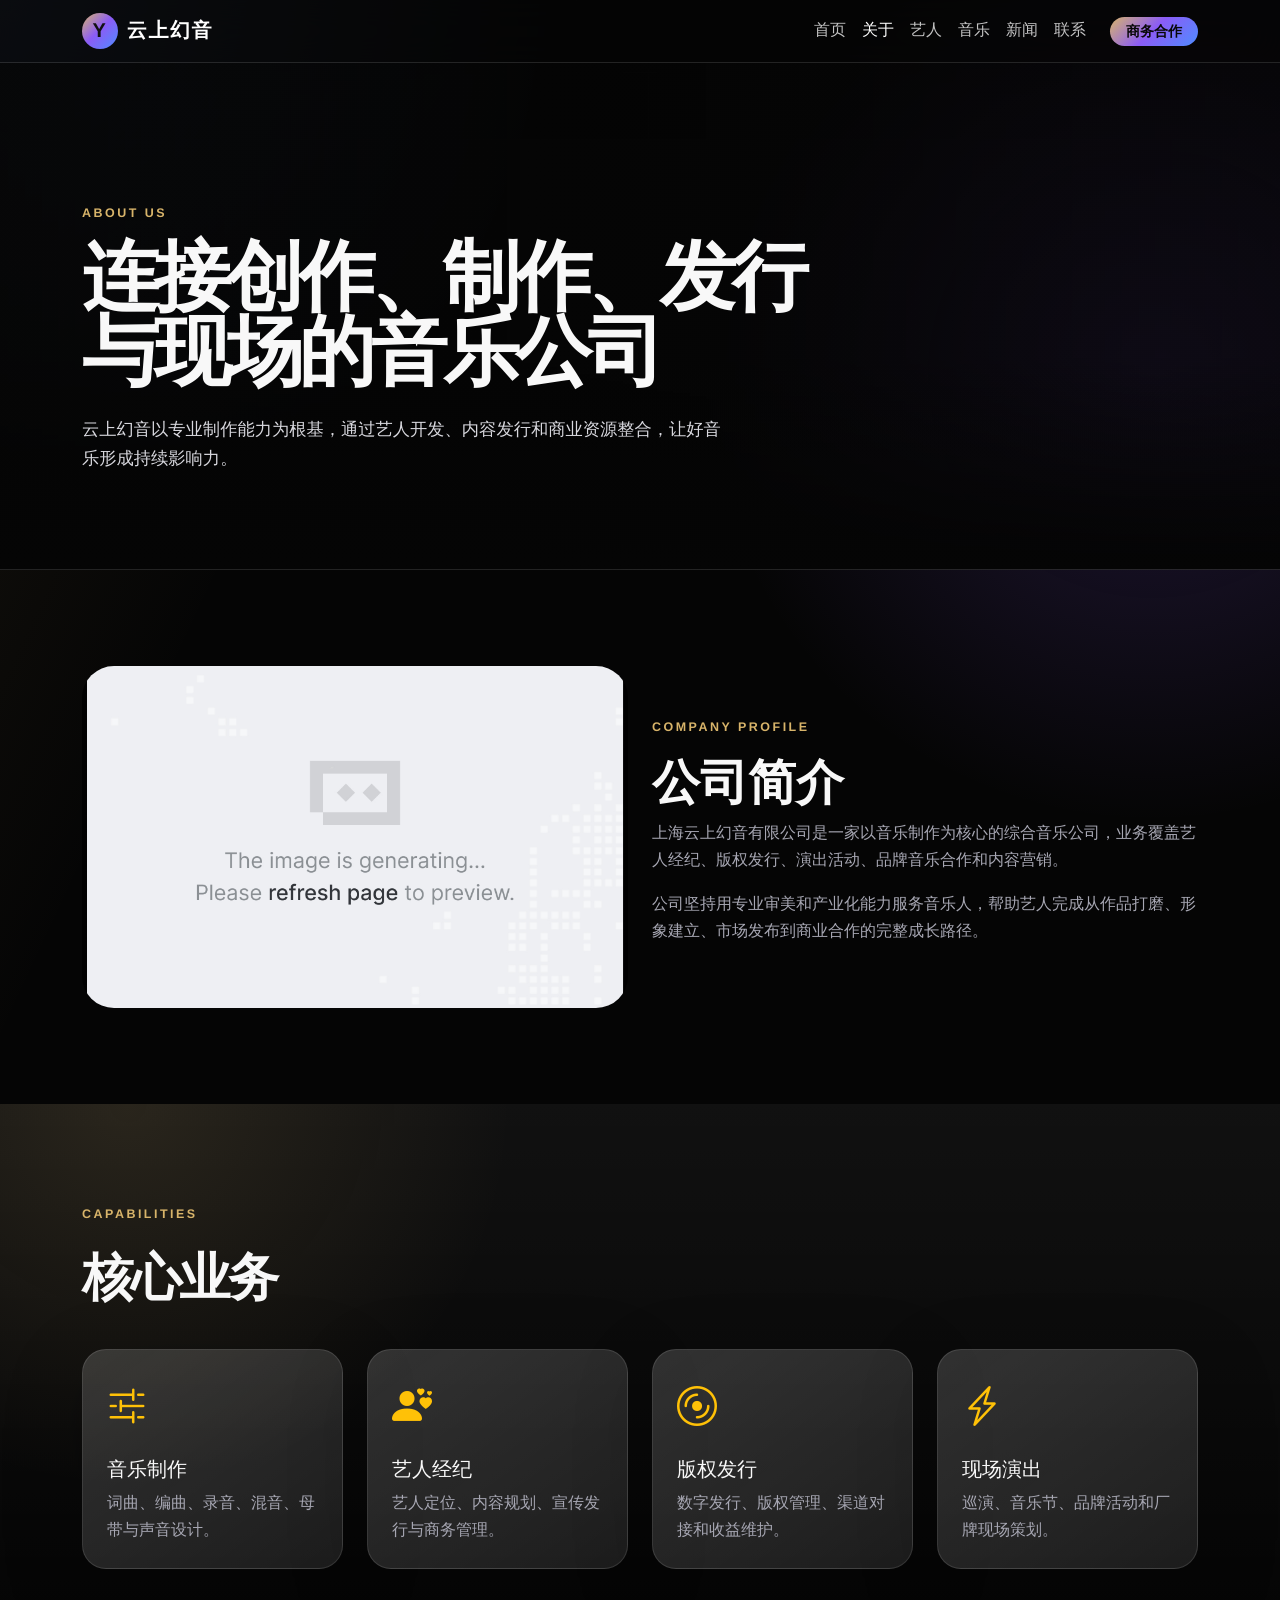
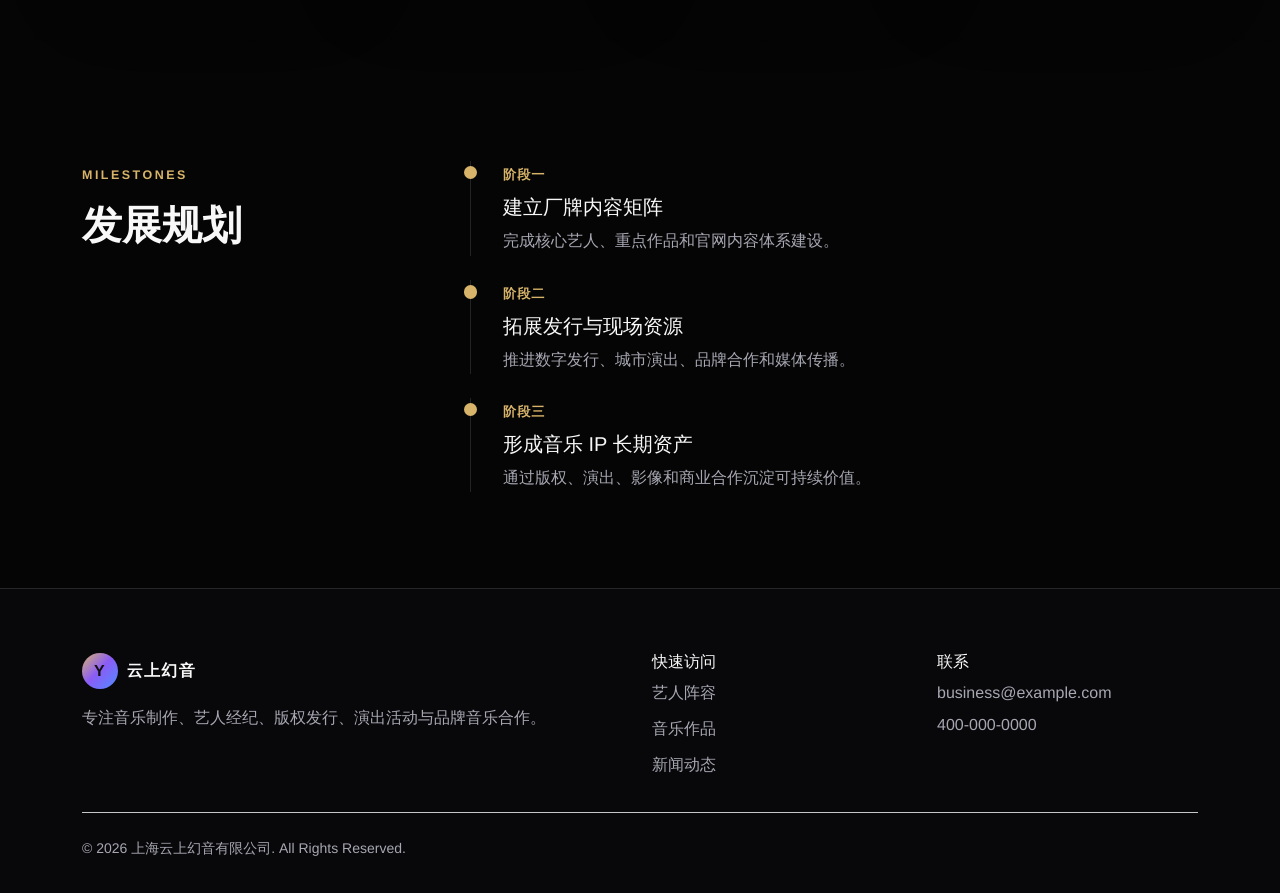
==== about.html @ 4dbf7090 "Add files via upload" ====
<!doctype html>
<html lang="zh-CN">
<head>
  <meta charset="utf-8">
  <meta name="viewport" content="width=device-width, initial-scale=1">
  <title>关于我们 - 上海云上幻音有限公司</title>
  <meta name="description" content="了解上海云上幻音有限公司的品牌理念、业务能力、发展方向和音乐产业服务体系。">
  <meta name="keywords" content="云上幻音,音乐公司介绍,音乐制作,艺人经纪,版权发行">
  <link href="vendor/bootstrap/css/bootstrap.min.css" rel="stylesheet">
  <link href="vendor/bootstrap-icons/bootstrap-icons.css" rel="stylesheet">
  <link href="vendor/aos/aos.css" rel="stylesheet">
  <link href="css/reset.css" rel="stylesheet">
  <link href="css/style.css" rel="stylesheet">
  <link href="css/responsive.css" rel="stylesheet">
</head>
<body>
  <div class="site-shell">
    <nav class="navbar navbar-expand-lg navbar-dark fixed-top">
      <div class="container">
        <a class="navbar-brand" href="index.html"><span class="brand-mark">Y</span>云上幻音</a>
        <button class="navbar-toggler" type="button" data-bs-toggle="collapse" data-bs-target="#mainNav" aria-label="展开导航"><span class="navbar-toggler-icon"></span></button>
        <div class="collapse navbar-collapse" id="mainNav">
          <ul class="navbar-nav ms-auto align-items-lg-center">
            <li class="nav-item"><a class="nav-link" href="index.html">首页</a></li>
            <li class="nav-item"><a class="nav-link active" href="about.html">关于</a></li>
            <li class="nav-item"><a class="nav-link" href="artists.html">艺人</a></li>
            <li class="nav-item"><a class="nav-link" href="music.html">音乐</a></li>
            <li class="nav-item"><a class="nav-link" href="news.html">新闻</a></li>
            <li class="nav-item"><a class="nav-link" href="contact.html">联系</a></li>
            <li class="nav-item ms-lg-3"><a class="btn btn-sm btn-brand rounded-pill px-3" href="contact.html">商务合作</a></li>
          </ul>
        </div>
      </div>
    </nav>

    <header class="page-hero" style="--page-image: url('images/banners/about-hero.jpg');">
      <div class="container" data-aos="fade-up">
        <span class="eyebrow">About Us</span>
        <h1>连接创作、制作、发行与现场的音乐公司</h1>
        <p class="hero-text">云上幻音以专业制作能力为根基，通过艺人开发、内容发行和商业资源整合，让好音乐形成持续影响力。</p>
      </div>
    </header>

    <main>
      <section class="section">
        <div class="container">
          <div class="row g-4 align-items-center">
            <div class="col-lg-6" data-aos="fade-right">
              <img class="rounded-5 wide-image w-100" src="images/banners/about-studio.jpg" alt="音乐制作团队">
            </div>
            <div class="col-lg-6" data-aos="fade-left">
              <span class="eyebrow">Company Profile</span>
              <h2 class="display-5 fw-bold">公司简介</h2>
              <p class="muted">上海云上幻音有限公司是一家以音乐制作为核心的综合音乐公司，业务覆盖艺人经纪、版权发行、演出活动、品牌音乐合作和内容营销。</p>
              <p class="muted">公司坚持用专业审美和产业化能力服务音乐人，帮助艺人完成从作品打磨、形象建立、市场发布到商业合作的完整成长路径。</p>
            </div>
          </div>
        </div>
      </section>

      <section class="section section-muted">
        <div class="container">
          <div class="section-title" data-aos="fade-up">
            <span class="eyebrow">Capabilities</span>
            <h2>核心业务</h2>
          </div>
          <div class="row g-4">
            <div class="col-md-6 col-lg-3" data-aos="fade-up"><div class="glass-card p-4"><i class="bi bi-sliders2 fs-1 text-warning"></i><h3 class="h5 mt-3">音乐制作</h3><p class="muted mb-0">词曲、编曲、录音、混音、母带与声音设计。</p></div></div>
            <div class="col-md-6 col-lg-3" data-aos="fade-up" data-aos-delay="80"><div class="glass-card p-4"><i class="bi bi-person-hearts fs-1 text-warning"></i><h3 class="h5 mt-3">艺人经纪</h3><p class="muted mb-0">艺人定位、内容规划、宣传发行与商务管理。</p></div></div>
            <div class="col-md-6 col-lg-3" data-aos="fade-up" data-aos-delay="160"><div class="glass-card p-4"><i class="bi bi-disc fs-1 text-warning"></i><h3 class="h5 mt-3">版权发行</h3><p class="muted mb-0">数字发行、版权管理、渠道对接和收益维护。</p></div></div>
            <div class="col-md-6 col-lg-3" data-aos="fade-up" data-aos-delay="240"><div class="glass-card p-4"><i class="bi bi-lightning-charge fs-1 text-warning"></i><h3 class="h5 mt-3">现场演出</h3><p class="muted mb-0">巡演、音乐节、品牌活动和厂牌现场策划。</p></div></div>
          </div>
        </div>
      </section>

      <section class="section">
        <div class="container">
          <div class="row g-5">
            <div class="col-lg-4" data-aos="fade-right">
              <span class="eyebrow">Milestones</span>
              <h2 class="display-6 fw-bold">发展规划</h2>
            </div>
            <div class="col-lg-8">
              <div class="d-grid gap-4">
                <div class="timeline-item" data-aos="fade-up"><span class="meta">阶段一</span><h3 class="h5 mt-2">建立厂牌内容矩阵</h3><p class="muted mb-0">完成核心艺人、重点作品和官网内容体系建设。</p></div>
                <div class="timeline-item" data-aos="fade-up"><span class="meta">阶段二</span><h3 class="h5 mt-2">拓展发行与现场资源</h3><p class="muted mb-0">推进数字发行、城市演出、品牌合作和媒体传播。</p></div>
                <div class="timeline-item" data-aos="fade-up"><span class="meta">阶段三</span><h3 class="h5 mt-2">形成音乐 IP 长期资产</h3><p class="muted mb-0">通过版权、演出、影像和商业合作沉淀可持续价值。</p></div>
              </div>
            </div>
          </div>
        </div>
      </section>
    </main>

    <footer class="site-footer">
      <div class="container"><div class="row g-4"><div class="col-lg-6"><a class="navbar-brand d-inline-flex align-items-center mb-3" href="index.html"><span class="brand-mark">Y</span>云上幻音</a><p class="muted">专注音乐制作、艺人经纪、版权发行、演出活动与品牌音乐合作。</p></div><div class="col-lg-3"><h3 class="h6">快速访问</h3><a class="footer-link" href="artists.html">艺人阵容</a><a class="footer-link" href="music.html">音乐作品</a><a class="footer-link" href="news.html">新闻动态</a></div><div class="col-lg-3"><h3 class="h6">联系</h3><p class="muted mb-1">business@example.com</p><p class="muted mb-0">400-000-0000</p></div></div><div class="border-top border-secondary-subtle mt-4 pt-4 muted small">© 2026 上海云上幻音有限公司. All Rights Reserved.</div></div>
    </footer>
  </div>
  <button class="back-to-top" aria-label="返回顶部"><i class="bi bi-arrow-up"></i></button>
  <script src="vendor/bootstrap/js/bootstrap.bundle.min.js"></script>
  <script src="vendor/aos/aos.js"></script>
  <script src="js/main.js"></script>
</body>
</html>
---- css/style.css ----
:root {
  --bg: #050505;
  --bg-soft: #101014;
  --bg-card: rgba(255, 255, 255, 0.06);
  --text: #f8f8f8;
  --muted: #a7a7b3;
  --line: rgba(255, 255, 255, 0.12);
  --gold: #d8b46a;
  --blue: #4f8cff;
  --purple: #8b5cf6;
  --gradient: linear-gradient(135deg, #d8b46a 0%, #8b5cf6 48%, #4f8cff 100%);
}

body {
  color: var(--text);
  background: var(--bg);
  font-family: "Inter", "Microsoft YaHei", "PingFang SC", Arial, sans-serif;
  line-height: 1.7;
  text-rendering: geometricPrecision;
}

.site-shell {
  overflow: hidden;
  background:
    radial-gradient(circle at top left, rgba(79, 140, 255, 0.22), transparent 34rem),
    radial-gradient(circle at 90% 15%, rgba(139, 92, 246, 0.2), transparent 28rem),
    linear-gradient(115deg, rgba(216, 180, 106, 0.08), transparent 28rem),
    var(--bg);
}

.site-shell::before {
  position: fixed;
  inset: 0;
  z-index: 0;
  pointer-events: none;
  content: "";
  opacity: 0.24;
  background-image:
    linear-gradient(rgba(255, 255, 255, 0.035) 1px, transparent 1px),
    linear-gradient(90deg, rgba(255, 255, 255, 0.035) 1px, transparent 1px);
  background-size: 72px 72px;
  mask-image: radial-gradient(circle at 50% 12%, #000, transparent 68%);
}

.site-shell > * {
  position: relative;
  z-index: 1;
}

.navbar {
  border-bottom: 1px solid var(--line);
  background: rgba(5, 5, 5, 0.82);
  backdrop-filter: blur(18px);
  box-shadow: 0 1rem 4rem rgba(0, 0, 0, 0.16);
}

.navbar-brand {
  font-weight: 800;
  letter-spacing: 0.08em;
}

.brand-mark {
  display: inline-flex;
  align-items: center;
  justify-content: center;
  width: 2.25rem;
  height: 2.25rem;
  margin-right: 0.55rem;
  border-radius: 50%;
  color: #111;
  background: var(--gradient);
  font-weight: 900;
}

.nav-link {
  color: rgba(255, 255, 255, 0.76);
}

.nav-link:hover,
.nav-link.active {
  color: var(--gold);
}

.hero {
  position: relative;
  min-height: 88vh;
  display: flex;
  align-items: center;
  padding: 8rem 0 5rem;
  isolation: isolate;
}

.hero::before {
  position: absolute;
  inset: 0;
  content: "";
  background:
    linear-gradient(90deg, rgba(5, 5, 5, 0.96) 0%, rgba(5, 5, 5, 0.7) 48%, rgba(5, 5, 5, 0.36) 100%),
    var(--hero-image);
  background-size: cover;
  background-position: center;
}

.hero::after,
.page-hero::after {
  position: absolute;
  inset: auto 0 0;
  height: 42%;
  content: "";
  pointer-events: none;
  background: linear-gradient(180deg, transparent, var(--bg));
}

.hero > .container,
.page-hero > .container {
  position: relative;
  z-index: 1;
}

.eyebrow {
  display: inline-flex;
  gap: 0.5rem;
  align-items: center;
  margin-bottom: 1rem;
  color: var(--gold);
  font-size: 0.78rem;
  font-weight: 700;
  letter-spacing: 0.2em;
  text-transform: uppercase;
}

.hero-title {
  max-width: 780px;
  font-size: clamp(3rem, 8vw, 7.5rem);
  line-height: 0.95;
  font-weight: 900;
  letter-spacing: -0.07em;
  text-wrap: balance;
  text-shadow: 0 2rem 5rem rgba(0, 0, 0, 0.5);
}

.hero-text {
  max-width: 640px;
  margin: 1.5rem 0 2rem;
  color: #d8d8de;
  font-size: 1.08rem;
}

.btn-brand {
  border: 0;
  color: #080808;
  background: var(--gradient);
  font-weight: 800;
}

.btn-brand:hover {
  color: #080808;
  transform: translateY(-1px);
  box-shadow: 0 1rem 2.5rem rgba(79, 140, 255, 0.22);
}

.btn-ghost {
  border: 1px solid var(--line);
  color: var(--text);
  background: rgba(255, 255, 255, 0.05);
}

.btn-ghost:hover {
  border-color: var(--gold);
  color: var(--gold);
}

.section {
  position: relative;
  padding: 6rem 0;
}

.section-muted {
  background:
    radial-gradient(circle at 10% 0%, rgba(216, 180, 106, 0.12), transparent 24rem),
    linear-gradient(180deg, rgba(255, 255, 255, 0.052), rgba(255, 255, 255, 0));
}

.section-title {
  max-width: 720px;
  margin-bottom: 2.5rem;
}

.section-title h2 {
  margin: 0.4rem 0 0;
  font-size: clamp(2rem, 4vw, 4rem);
  font-weight: 900;
  letter-spacing: -0.05em;
}

.section-title p {
  margin: 1rem 0 0;
  color: var(--muted);
}

.glass-card {
  position: relative;
  height: 100%;
  border: 1px solid var(--line);
  border-radius: 1.5rem;
  background:
    linear-gradient(145deg, rgba(255, 255, 255, 0.11), rgba(255, 255, 255, 0.035)),
    var(--bg-card);
  box-shadow: 0 1.5rem 5rem rgba(0, 0, 0, 0.22);
  overflow: hidden;
  transition: transform 0.45s ease, border-color 0.45s ease, box-shadow 0.45s ease;
}

.glass-card::before {
  position: absolute;
  inset: 0;
  content: "";
  pointer-events: none;
  opacity: 0;
  background: linear-gradient(135deg, rgba(216, 180, 106, 0.22), transparent 34%, rgba(79, 140, 255, 0.15));
  transition: opacity 0.45s ease;
}

.glass-card:hover {
  transform: translateY(-0.5rem);
  border-color: rgba(216, 180, 106, 0.46);
  box-shadow: 0 2.2rem 6rem rgba(0, 0, 0, 0.34);
}

.glass-card:hover::before {
  opacity: 1;
}

.glass-card .card-body {
  padding: 1.35rem;
}

.image-ratio {
  aspect-ratio: 4 / 5;
  object-fit: cover;
}

.wide-image {
  aspect-ratio: 16 / 10;
  object-fit: cover;
}

.album-cover {
  aspect-ratio: 1 / 1;
  object-fit: cover;
}

.artist-showcase {
  position: relative;
  padding: 1rem 0 2.5rem;
}

.artist-showcase::before {
  position: absolute;
  inset: 8% 8% 0;
  content: "";
  border-radius: 3rem;
  opacity: 0.55;
  background:
    radial-gradient(circle at 30% 40%, rgba(216, 180, 106, 0.22), transparent 18rem),
    radial-gradient(circle at 70% 20%, rgba(79, 140, 255, 0.18), transparent 20rem);
  filter: blur(10px);
}

.artist-swiper {
  overflow: visible;
  padding: 1.5rem 0 4.5rem;
}

.artist-swiper .swiper-wrapper {
  align-items: stretch;
}

.artist-swiper .swiper-slide {
  width: min(72vw, 410px);
  height: auto;
  transition: opacity 0.45s ease, filter 0.45s ease;
}

.artist-swiper .swiper-slide:not(.swiper-slide-active) {
  filter: saturate(0.72) brightness(0.78);
}

.artist-swiper .glass-card {
  border-radius: 2rem;
  transform-origin: center;
}

.artist-swiper .image-ratio {
  aspect-ratio: 4 / 5.35;
}

.artist-swiper .swiper-pagination-bullet {
  width: 2.2rem;
  height: 0.18rem;
  border-radius: 999px;
  background: rgba(255, 255, 255, 0.4);
  opacity: 1;
}

.artist-swiper .swiper-pagination-bullet-active {
  background: var(--gold);
}

.carousel-controls {
  display: flex;
  gap: 0.75rem;
}

.carousel-btn {
  display: inline-flex;
  width: 3rem;
  height: 3rem;
  align-items: center;
  justify-content: center;
  border: 1px solid var(--line);
  border-radius: 50%;
  color: var(--text);
  background: rgba(255, 255, 255, 0.07);
  transition: transform 0.3s ease, border-color 0.3s ease, background 0.3s ease;
}

.carousel-btn:hover {
  transform: translateY(-2px);
  border-color: var(--gold);
  color: #111;
  background: var(--gold);
}

.meta {
  color: var(--gold);
  font-size: 0.82rem;
  font-weight: 800;
  letter-spacing: 0.08em;
  text-transform: uppercase;
}

.muted {
  color: var(--muted);
}

.stat {
  padding: 1.25rem;
  border: 1px solid var(--line);
  border-radius: 1.25rem;
  background: rgba(255, 255, 255, 0.05);
}

.stat strong {
  display: block;
  font-size: 2.3rem;
  line-height: 1;
  color: var(--gold);
}

.page-hero {
  position: relative;
  padding: 8.5rem 0 4rem;
  border-bottom: 1px solid var(--line);
  background:
    linear-gradient(90deg, rgba(5, 5, 5, 0.92), rgba(5, 5, 5, 0.62)),
    var(--page-image);
  background-size: cover;
  background-position: center;
  isolation: isolate;
}

.page-hero h1 {
  max-width: 760px;
  font-size: clamp(2.6rem, 6vw, 5.8rem);
  line-height: 0.98;
  font-weight: 900;
  letter-spacing: -0.06em;
}

.filter-pill {
  border: 1px solid var(--line);
  color: var(--text);
  background: rgba(255, 255, 255, 0.05);
}

.filter-pill.active,
.filter-pill:hover {
  border-color: var(--gold);
  color: #111;
  background: var(--gold);
}

.timeline-item {
  position: relative;
  padding-left: 2rem;
  border-left: 1px solid var(--line);
}

.timeline-item::before {
  position: absolute;
  left: -0.45rem;
  top: 0.3rem;
  width: 0.85rem;
  height: 0.85rem;
  border-radius: 50%;
  content: "";
  background: var(--gold);
}

.music-row {
  border: 1px solid var(--line);
  border-radius: 1.25rem;
  background: rgba(255, 255, 255, 0.045);
}

.contact-box {
  border: 1px solid var(--line);
  border-radius: 1.5rem;
  background: rgba(255, 255, 255, 0.06);
}

.form-control,
.form-select {
  border-color: var(--line);
  color: var(--text);
  background-color: rgba(255, 255, 255, 0.06);
}

.form-control:focus,
.form-select:focus {
  border-color: var(--gold);
  color: var(--text);
  background-color: rgba(255, 255, 255, 0.08);
  box-shadow: 0 0 0 0.25rem rgba(216, 180, 106, 0.15);
}

.site-footer {
  padding: 4rem 0 2rem;
  border-top: 1px solid var(--line);
  background: #08080a;
}

.footer-link {
  display: block;
  margin-bottom: 0.55rem;
  color: var(--muted);
}

.footer-link:hover {
  color: var(--gold);
}

.social-link {
  display: inline-flex;
  width: 2.5rem;
  height: 2.5rem;
  margin-right: 0.5rem;
  align-items: center;
  justify-content: center;
  border: 1px solid var(--line);
  border-radius: 50%;
  color: var(--text);
}

.social-link:hover {
  border-color: var(--gold);
  color: var(--gold);
}

.back-to-top {
  position: fixed;
  right: 1.25rem;
  bottom: 1.25rem;
  z-index: 20;
  display: none;
  width: 2.8rem;
  height: 2.8rem;
  border: 0;
  border-radius: 50%;
  color: #111;
  background: var(--gold);
}

.back-to-top.show {
  display: inline-flex;
  align-items: center;
  justify-content: center;
}
---- css/responsive.css ----
@media (max-width: 991.98px) {
  .navbar-collapse {
    padding: 1rem 0;
  }

  .hero {
    min-height: auto;
    padding: 7rem 0 4rem;
  }

  .section {
    padding: 4.5rem 0;
  }
}

@media (max-width: 767.98px) {
  .hero-title,
  .page-hero h1 {
    letter-spacing: -0.045em;
  }

  .hero-text {
    font-size: 1rem;
  }

  .section-title {
    margin-bottom: 1.8rem;
  }

  .glass-card .card-body {
    padding: 1rem;
  }

  .page-hero {
    padding: 7rem 0 3rem;
  }

  .artist-swiper .swiper-slide {
    width: 82vw;
  }

  .carousel-controls {
    margin-top: 1rem;
  }
}
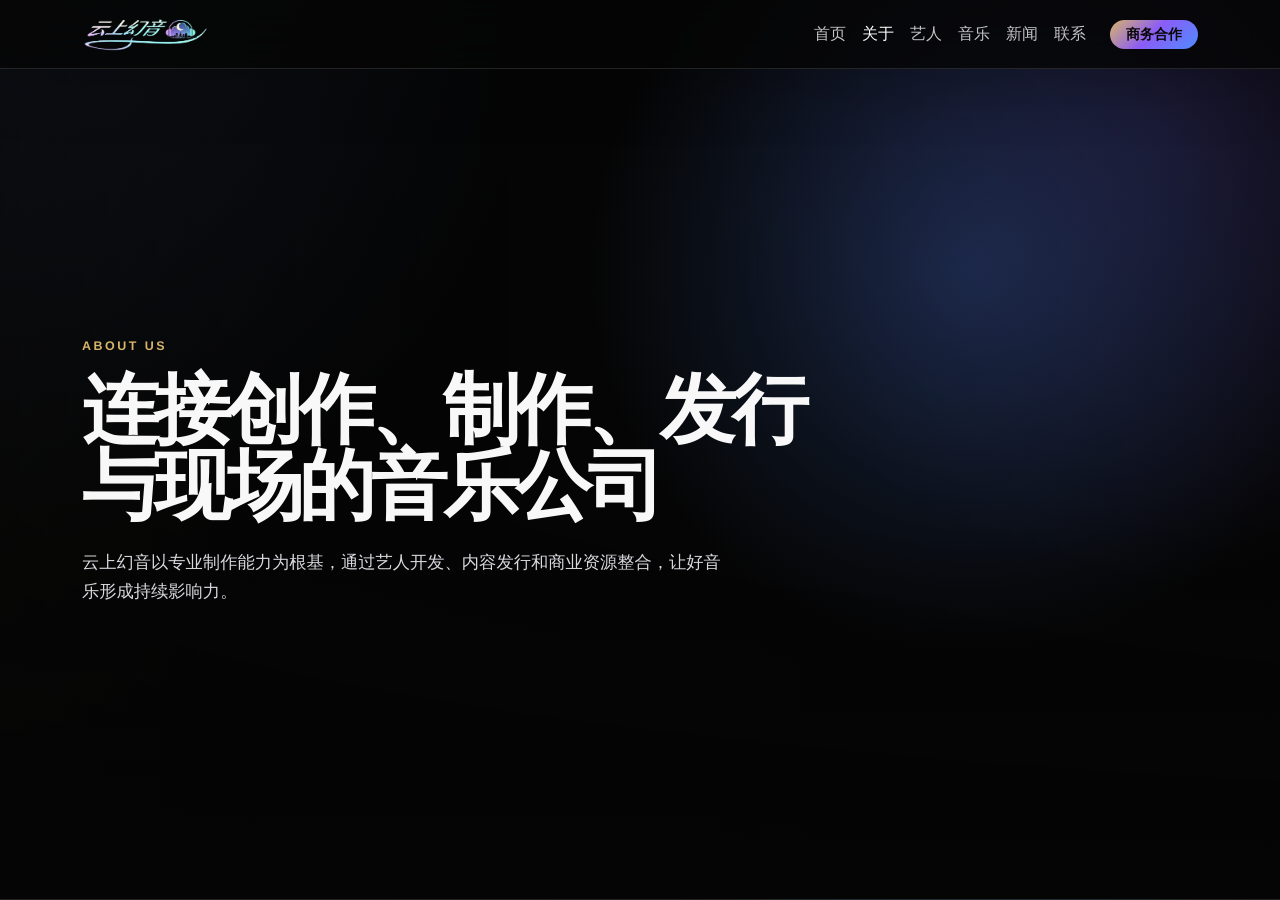
==== commit 55c9475d: "Add files via upload" ====
--- a/about.html
+++ b/about.html
@@ -3,8 +3,8 @@
 <head>
   <meta charset="utf-8">
   <meta name="viewport" content="width=device-width, initial-scale=1">
-  <title>关于我们 - 上海云上幻音有限公司</title>
-  <meta name="description" content="了解上海云上幻音有限公司的品牌理念、业务能力、发展方向和音乐产业服务体系。">
+  <title>关于我们 - 上海云上幻音文化有限公司</title>
+  <meta name="description" content="了解上海云上幻音文化有限公司的品牌理念、业务能力、发展方向和音乐产业服务体系。">
   <meta name="keywords" content="云上幻音,音乐公司介绍,音乐制作,艺人经纪,版权发行">
   <link href="vendor/bootstrap/css/bootstrap.min.css" rel="stylesheet">
   <link href="vendor/bootstrap-icons/bootstrap-icons.css" rel="stylesheet">
@@ -17,7 +17,7 @@
   <div class="site-shell">
     <nav class="navbar navbar-expand-lg navbar-dark fixed-top">
       <div class="container">
-        <a class="navbar-brand" href="index.html"><span class="brand-mark">Y</span>云上幻音</a>
+        <a class="navbar-brand" href="index.html"><img class="brand-logo" src="logo.png" alt="Yunshang Huanyin"></a>
         <button class="navbar-toggler" type="button" data-bs-toggle="collapse" data-bs-target="#mainNav" aria-label="展开导航"><span class="navbar-toggler-icon"></span></button>
         <div class="collapse navbar-collapse" id="mainNav">
           <ul class="navbar-nav ms-auto align-items-lg-center">
@@ -33,7 +33,7 @@
       </div>
     </nav>
 
-    <header class="page-hero" style="--page-image: url('images/banners/about-hero.jpg');">
+    <header class="page-hero" style="--page-image: url('https://trae-api-cn.mchost.guru/api/ide/v1/text_to_image?prompt=premium%20music%20company%20recording%20studio%20background%2C%20modern%20interior%2C%20gold%20and%20blue%20lights%2C%20professional%20corporate%20website%20banner%2C%20realistic%20wide%20photo&image_size=landscape_16_9');">
       <div class="container" data-aos="fade-up">
         <span class="eyebrow">About Us</span>
         <h1>连接创作、制作、发行与现场的音乐公司</h1>
@@ -51,7 +51,7 @@
             <div class="col-lg-6" data-aos="fade-left">
               <span class="eyebrow">Company Profile</span>
               <h2 class="display-5 fw-bold">公司简介</h2>
-              <p class="muted">上海云上幻音有限公司是一家以音乐制作为核心的综合音乐公司，业务覆盖艺人经纪、版权发行、演出活动、品牌音乐合作和内容营销。</p>
+              <p class="muted">上海云上幻音文化有限公司是一家以音乐制作为核心的综合音乐公司，业务覆盖艺人经纪、版权发行、演出活动、品牌音乐合作和内容营销。</p>
               <p class="muted">公司坚持用专业审美和产业化能力服务音乐人，帮助艺人完成从作品打磨、形象建立、市场发布到商业合作的完整成长路径。</p>
             </div>
           </div>
@@ -93,7 +93,7 @@
     </main>
 
     <footer class="site-footer">
-      <div class="container"><div class="row g-4"><div class="col-lg-6"><a class="navbar-brand d-inline-flex align-items-center mb-3" href="index.html"><span class="brand-mark">Y</span>云上幻音</a><p class="muted">专注音乐制作、艺人经纪、版权发行、演出活动与品牌音乐合作。</p></div><div class="col-lg-3"><h3 class="h6">快速访问</h3><a class="footer-link" href="artists.html">艺人阵容</a><a class="footer-link" href="music.html">音乐作品</a><a class="footer-link" href="news.html">新闻动态</a></div><div class="col-lg-3"><h3 class="h6">联系</h3><p class="muted mb-1">business@example.com</p><p class="muted mb-0">400-000-0000</p></div></div><div class="border-top border-secondary-subtle mt-4 pt-4 muted small">© 2026 上海云上幻音有限公司. All Rights Reserved.</div></div>
+      <div class="container"><div class="row g-4"><div class="col-lg-6"><a class="footer-brand mb-3" href="index.html"><img class="brand-logo" src="logo.png" alt="Yunshang Huanyin"><span>上海云上幻音文化有限公司</span></a><p class="muted">专注音乐制作、艺人经纪、版权发行、演出活动与品牌音乐合作。</p></div><div class="col-lg-3"><h3 class="h6">快速访问</h3><a class="footer-link" href="artists.html">艺人阵容</a><a class="footer-link" href="music.html">音乐作品</a><a class="footer-link" href="news.html">新闻动态</a></div><div class="col-lg-3"><h3 class="h6">联系</h3><p class="muted mb-1">business@example.com</p><p class="muted mb-0">400-000-0000</p></div></div><div class="border-top border-secondary-subtle mt-4 pt-4 muted small">© 2026 上海云上幻音文化有限公司. All Rights Reserved.</div></div>
     </footer>
   </div>
   <button class="back-to-top" aria-label="返回顶部"><i class="bi bi-arrow-up"></i></button>
--- a/css/style.css
+++ b/css/style.css
@@ -11,7 +11,14 @@
   --gradient: linear-gradient(135deg, #d8b46a 0%, #8b5cf6 48%, #4f8cff 100%);
 }
 
+html {
+  height: 100%;
+  overflow: hidden;
+}
+
 body {
+  height: 100%;
+  overflow: hidden;
   color: var(--text);
   background: var(--bg);
   font-family: "Inter", "Microsoft YaHei", "PingFang SC", Arial, sans-serif;
@@ -20,12 +27,30 @@
 }
 
 .site-shell {
-  overflow: hidden;
+  height: 100svh;
+  overflow-x: hidden;
+  overflow-y: auto;
+  scroll-behavior: smooth;
+  scroll-snap-type: y mandatory;
+  overscroll-behavior-y: contain;
   background:
     radial-gradient(circle at top left, rgba(79, 140, 255, 0.22), transparent 34rem),
     radial-gradient(circle at 90% 15%, rgba(139, 92, 246, 0.2), transparent 28rem),
     linear-gradient(115deg, rgba(216, 180, 106, 0.08), transparent 28rem),
     var(--bg);
+}
+
+.site-shell::-webkit-scrollbar {
+  width: 0.45rem;
+}
+
+.site-shell::-webkit-scrollbar-track {
+  background: rgba(255, 255, 255, 0.04);
+}
+
+.site-shell::-webkit-scrollbar-thumb {
+  border-radius: 999px;
+  background: rgba(216, 180, 106, 0.45);
 }
 
 .site-shell::before {
@@ -48,28 +73,61 @@
 }
 
 .navbar {
+  position: fixed;
+  top: 0;
+  right: 0;
+  left: 0;
+  z-index: 1030;
   border-bottom: 1px solid var(--line);
   background: rgba(5, 5, 5, 0.82);
   backdrop-filter: blur(18px);
   box-shadow: 0 1rem 4rem rgba(0, 0, 0, 0.16);
+  transition: background 0.35s ease, border-color 0.35s ease, box-shadow 0.35s ease, padding 0.35s ease;
+}
+
+.navbar.navbar-scrolled {
+  border-color: rgba(216, 180, 106, 0.22);
+  background: rgba(5, 5, 5, 0.94);
+  box-shadow: 0 1.2rem 3.5rem rgba(0, 0, 0, 0.36);
 }
 
 .navbar-brand {
+  display: inline-flex;
+  align-items: center;
   font-weight: 800;
   letter-spacing: 0.08em;
 }
 
-.brand-mark {
+.brand-logo {
+  display: block;
+  width: auto;
+  height: 2.65rem;
+  max-width: 12rem;
+  object-fit: contain;
+}
+
+.footer-brand {
   display: inline-flex;
   align-items: center;
-  justify-content: center;
-  width: 2.25rem;
-  height: 2.25rem;
-  margin-right: 0.55rem;
-  border-radius: 50%;
-  color: #111;
+  gap: 0.85rem;
+  color: #fff;
+  text-decoration: none;
+}
+
+.footer-brand .brand-logo {
+  height: 3.6rem;
+  max-width: 12rem;
+}
+
+.footer-brand span {
+  font-size: 1.35rem;
+  font-weight: 800;
+  letter-spacing: 0.12em;
+  line-height: 1;
   background: var(--gradient);
-  font-weight: 900;
+  -webkit-background-clip: text;
+  background-clip: text;
+  -webkit-text-fill-color: transparent;
 }
 
 .nav-link {
@@ -83,11 +141,12 @@
 
 .hero {
   position: relative;
-  min-height: 88vh;
+  min-height: 100svh;
   display: flex;
   align-items: center;
   padding: 8rem 0 5rem;
   isolation: isolate;
+  --hero-image: url("https://trae-api-cn.mchost.guru/api/ide/v1/text_to_image?prompt=luxury%20music%20company%20concert%20stage%20background%2C%20cinematic%20lights%2C%20premium%20website%20hero%2C%20deep%20blue%20gold%20purple%20atmosphere%2C%20realistic%20wide%20angle&image_size=landscape_16_9");
 }
 
 .hero::before {
@@ -95,7 +154,8 @@
   inset: 0;
   content: "";
   background:
-    linear-gradient(90deg, rgba(5, 5, 5, 0.96) 0%, rgba(5, 5, 5, 0.7) 48%, rgba(5, 5, 5, 0.36) 100%),
+    radial-gradient(circle at 72% 28%, rgba(216, 180, 106, 0.22), transparent 24rem),
+    linear-gradient(90deg, rgba(5, 5, 5, 0.78) 0%, rgba(5, 5, 5, 0.46) 48%, rgba(5, 5, 5, 0.18) 100%),
     var(--hero-image);
   background-size: cover;
   background-position: center;
@@ -172,6 +232,9 @@
 
 .section {
   position: relative;
+  min-height: 100svh;
+  display: flex;
+  align-items: center;
   padding: 6rem 0;
 }
 
@@ -360,10 +423,15 @@
 
 .page-hero {
   position: relative;
+  min-height: 100svh;
+  display: flex;
+  align-items: center;
   padding: 8.5rem 0 4rem;
   border-bottom: 1px solid var(--line);
+  --page-image: url("https://trae-api-cn.mchost.guru/api/ide/v1/text_to_image?prompt=premium%20music%20label%20website%20banner%20background%2C%20recording%20studio%20and%20concert%20lights%2C%20dark%20blue%20purple%20gold%20cinematic%2C%20realistic%20wide%20photo&image_size=landscape_16_9");
   background:
-    linear-gradient(90deg, rgba(5, 5, 5, 0.92), rgba(5, 5, 5, 0.62)),
+    radial-gradient(circle at 76% 30%, rgba(79, 140, 255, 0.24), transparent 24rem),
+    linear-gradient(90deg, rgba(5, 5, 5, 0.76), rgba(5, 5, 5, 0.36)),
     var(--page-image);
   background-size: cover;
   background-position: center;
@@ -436,9 +504,20 @@
 }
 
 .site-footer {
+  min-height: 100svh;
+  display: flex;
+  align-items: center;
   padding: 4rem 0 2rem;
   border-top: 1px solid var(--line);
   background: #08080a;
+}
+
+.hero,
+.page-hero,
+.section,
+.site-footer {
+  scroll-snap-align: start;
+  scroll-snap-stop: always;
 }
 
 .footer-link {
--- a/css/responsive.css
+++ b/css/responsive.css
@@ -4,16 +4,35 @@
   }
 
   .hero {
-    min-height: auto;
+    min-height: 100svh;
     padding: 7rem 0 4rem;
   }
 
   .section {
+    min-height: 100svh;
     padding: 4.5rem 0;
   }
 }
 
 @media (max-width: 767.98px) {
+  .brand-logo {
+    height: 2.25rem;
+    max-width: 9.5rem;
+  }
+
+  .footer-brand {
+    gap: 0.65rem;
+  }
+
+  .footer-brand .brand-logo {
+    height: 3rem;
+  }
+
+  .footer-brand span {
+    font-size: 1.1rem;
+    letter-spacing: 0.08em;
+  }
+
   .hero-title,
   .page-hero h1 {
     letter-spacing: -0.045em;
@@ -32,6 +51,7 @@
   }
 
   .page-hero {
+    min-height: 100svh;
     padding: 7rem 0 3rem;
   }
 
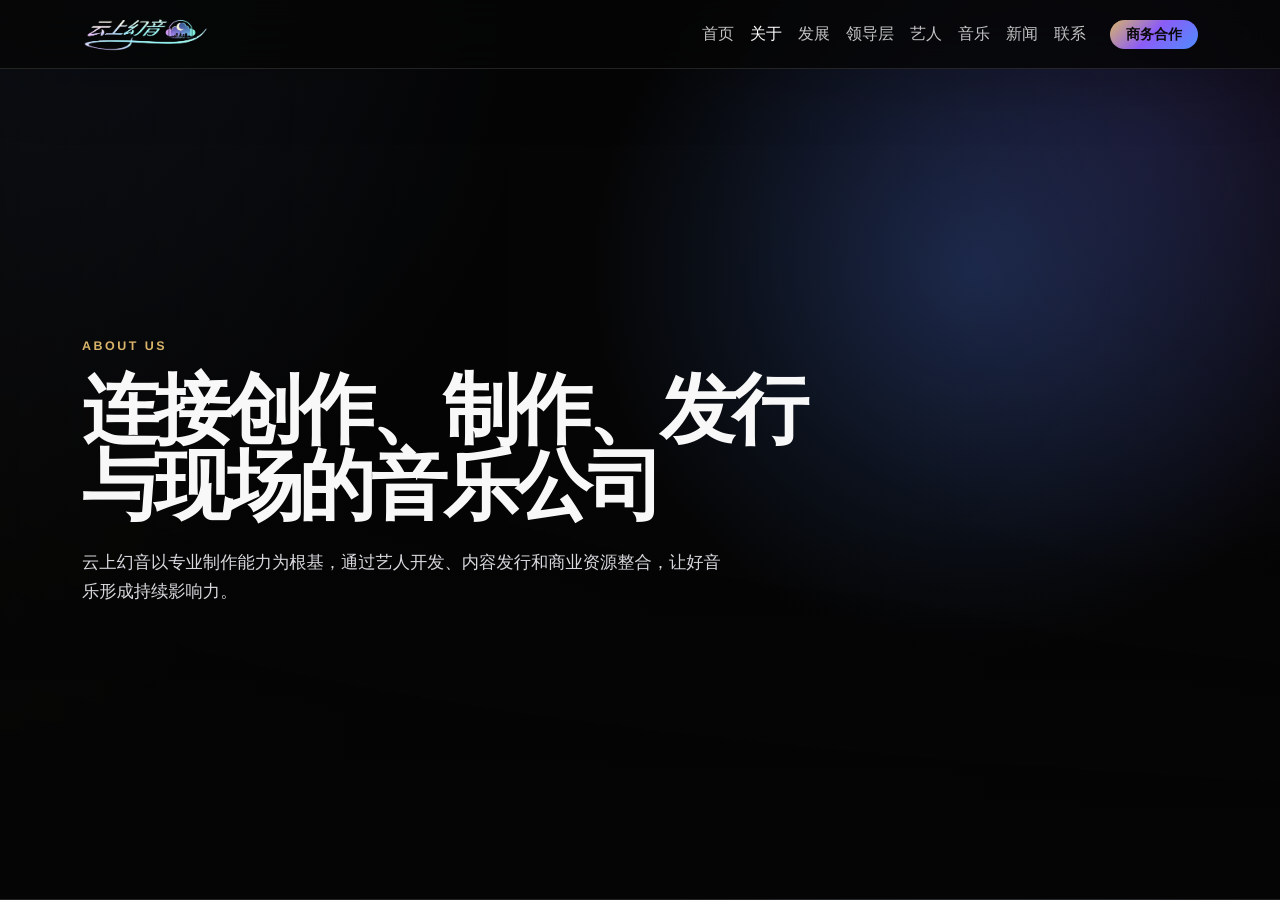
==== commit 12876760: "Add files via upload" ====
--- a/about.html
+++ b/about.html
@@ -23,6 +23,8 @@
           <ul class="navbar-nav ms-auto align-items-lg-center">
             <li class="nav-item"><a class="nav-link" href="index.html">首页</a></li>
             <li class="nav-item"><a class="nav-link active" href="about.html">关于</a></li>
+            <li class="nav-item"><a class="nav-link" href="development.html">发展</a></li>
+            <li class="nav-item"><a class="nav-link" href="leadership.html">领导层</a></li>
             <li class="nav-item"><a class="nav-link" href="artists.html">艺人</a></li>
             <li class="nav-item"><a class="nav-link" href="music.html">音乐</a></li>
             <li class="nav-item"><a class="nav-link" href="news.html">新闻</a></li>
@@ -33,7 +35,7 @@
       </div>
     </nav>
 
-    <header class="page-hero" style="--page-image: url('https://trae-api-cn.mchost.guru/api/ide/v1/text_to_image?prompt=premium%20music%20company%20recording%20studio%20background%2C%20modern%20interior%2C%20gold%20and%20blue%20lights%2C%20professional%20corporate%20website%20banner%2C%20realistic%20wide%20photo&image_size=landscape_16_9');">
+    <header class="page-hero" style="background-image: radial-gradient(circle at 76% 30%, rgba(79, 140, 255, 0.24), transparent 24rem), linear-gradient(90deg, rgba(5, 5, 5, 0.76), rgba(5, 5, 5, 0.36)), url('https://trae-api-cn.mchost.guru/api/ide/v1/text_to_image?prompt=premium%20music%20company%20recording%20studio%20background%2C%20modern%20interior%2C%20gold%20and%20blue%20lights%2C%20professional%20corporate%20website%20banner%2C%20realistic%20wide%20photo&image_size=landscape_16_9');">
       <div class="container" data-aos="fade-up">
         <span class="eyebrow">About Us</span>
         <h1>连接创作、制作、发行与现场的音乐公司</h1>
@@ -93,7 +95,7 @@
     </main>
 
     <footer class="site-footer">
-      <div class="container"><div class="row g-4"><div class="col-lg-6"><a class="footer-brand mb-3" href="index.html"><img class="brand-logo" src="logo.png" alt="Yunshang Huanyin"><span>上海云上幻音文化有限公司</span></a><p class="muted">专注音乐制作、艺人经纪、版权发行、演出活动与品牌音乐合作。</p></div><div class="col-lg-3"><h3 class="h6">快速访问</h3><a class="footer-link" href="artists.html">艺人阵容</a><a class="footer-link" href="music.html">音乐作品</a><a class="footer-link" href="news.html">新闻动态</a></div><div class="col-lg-3"><h3 class="h6">联系</h3><p class="muted mb-1">business@example.com</p><p class="muted mb-0">400-000-0000</p></div></div><div class="border-top border-secondary-subtle mt-4 pt-4 muted small">© 2026 上海云上幻音文化有限公司. All Rights Reserved.</div></div>
+      <div class="container"><div class="row g-4"><div class="col-lg-6"><a class="footer-brand mb-3" href="index.html"><img class="brand-logo" src="logo.png" alt="Yunshang Huanyin"><span>上海云上幻音文化有限公司</span></a><p class="muted">专注音乐制作、艺人经纪、版权发行、演出活动与品牌音乐合作。</p></div><div class="col-lg-3"><h3 class="h6"> 快速访问</h3><a class="footer-link" href="development.html">公司发展</a><a class="footer-link" href="leadership.html">领导层介绍</a><a class="footer-link" href="artists.html">艺人阵容</a></div><div class="col-lg-3"><h3 class="h6">联系</h3><p class="muted mb-1">business@example.com</p><p class="muted mb-0">400-000-0000</p></div></div><div class="border-top border-secondary-subtle mt-4 pt-4 muted small">© 2026 上海云上幻音文化有限公司. All Rights Reserved.</div></div>    
     </footer>
   </div>
   <button class="back-to-top" aria-label="返回顶部"><i class="bi bi-arrow-up"></i></button>
--- a/css/style.css
+++ b/css/style.css
@@ -146,19 +146,15 @@
   align-items: center;
   padding: 8rem 0 5rem;
   isolation: isolate;
-  --hero-image: url("https://trae-api-cn.mchost.guru/api/ide/v1/text_to_image?prompt=luxury%20music%20company%20concert%20stage%20background%2C%20cinematic%20lights%2C%20premium%20website%20hero%2C%20deep%20blue%20gold%20purple%20atmosphere%2C%20realistic%20wide%20angle&image_size=landscape_16_9");
+  background-size: cover;
+  background-position: center;
 }
 
 .hero::before {
   position: absolute;
   inset: 0;
   content: "";
-  background:
-    radial-gradient(circle at 72% 28%, rgba(216, 180, 106, 0.22), transparent 24rem),
-    linear-gradient(90deg, rgba(5, 5, 5, 0.78) 0%, rgba(5, 5, 5, 0.46) 48%, rgba(5, 5, 5, 0.18) 100%),
-    var(--hero-image);
-  background-size: cover;
-  background-position: center;
+  background: transparent;
 }
 
 .hero::after,
@@ -428,11 +424,9 @@
   align-items: center;
   padding: 8.5rem 0 4rem;
   border-bottom: 1px solid var(--line);
-  --page-image: url("https://trae-api-cn.mchost.guru/api/ide/v1/text_to_image?prompt=premium%20music%20label%20website%20banner%20background%2C%20recording%20studio%20and%20concert%20lights%2C%20dark%20blue%20purple%20gold%20cinematic%2C%20realistic%20wide%20photo&image_size=landscape_16_9");
   background:
     radial-gradient(circle at 76% 30%, rgba(79, 140, 255, 0.24), transparent 24rem),
-    linear-gradient(90deg, rgba(5, 5, 5, 0.76), rgba(5, 5, 5, 0.36)),
-    var(--page-image);
+    linear-gradient(90deg, rgba(5, 5, 5, 0.76), rgba(5, 5, 5, 0.36));
   background-size: cover;
   background-position: center;
   isolation: isolate;
@@ -474,6 +468,300 @@
   border-radius: 50%;
   content: "";
   background: var(--gold);
+}
+
+.louver-grid {
+  display: flex;
+  min-height: 34rem;
+  gap: 0.85rem;
+}
+
+.louver-panel {
+  position: relative;
+  flex: 1 1 0;
+  min-width: 0;
+  border: 1px solid var(--line);
+  border-radius: 1.5rem;
+  color: var(--text);
+  background:
+    linear-gradient(180deg, rgba(5, 5, 5, 0.12), rgba(5, 5, 5, 0.88));
+  background-size: cover;
+  background-position: center;
+  box-shadow: 0 1.5rem 5rem rgba(0, 0, 0, 0.22);
+  overflow: hidden;
+  isolation: isolate;
+  transition: flex 0.75s ease, transform 0.45s ease, border-color 0.45s ease;
+}
+
+.louver-panel::before {
+  position: absolute;
+  inset: 0;
+  z-index: 0;
+  content: "";
+  opacity: 0.82;
+  background:
+    radial-gradient(circle at 50% 18%, rgba(216, 180, 106, 0.2), transparent 18rem),
+    linear-gradient(90deg, rgba(5, 5, 5, 0.1), rgba(5, 5, 5, 0.82));
+  transition: opacity 0.45s ease;
+}
+
+.louver-panel:hover,
+.louver-panel:focus-within {
+  flex: 2.65 1 0;
+  transform: translateY(-0.35rem);
+  border-color: rgba(216, 180, 106, 0.48);
+}
+
+.louver-panel:hover::before,
+.louver-panel:focus-within::before {
+  opacity: 0.64;
+}
+
+.louver-content {
+  position: absolute;
+  inset: 0;
+  z-index: 1;
+  display: flex;
+  flex-direction: column;
+  justify-content: flex-end;
+  padding: 2rem;
+}
+
+.louver-index {
+  position: absolute;
+  top: 1.4rem;
+  left: 1.4rem;
+  color: rgba(255, 255, 255, 0.38);
+  font-size: clamp(2.8rem, 6vw, 5.4rem);
+  font-weight: 900;
+  line-height: 1;
+  letter-spacing: -0.08em;
+}
+
+.louver-title {
+  max-width: 18rem;
+  margin: 0;
+  font-size: clamp(1.45rem, 2.4vw, 2.8rem);
+  font-weight: 900;
+  line-height: 1;
+  letter-spacing: -0.05em;
+}
+
+.louver-copy {
+  max-width: 32rem;
+  max-height: 0;
+  margin: 0;
+  opacity: 0;
+  overflow: hidden;
+  transform: translateY(1rem);
+  transition: max-height 0.55s ease, margin 0.45s ease, opacity 0.45s ease, transform 0.45s ease;
+}
+
+.louver-panel:hover .louver-copy,
+.louver-panel:focus-within .louver-copy {
+  max-height: 22rem;
+  margin-top: 1rem;
+  opacity: 1;
+  transform: translateY(0);
+}
+
+.louver-copy p {
+  margin-bottom: 0.7rem;
+}
+
+.louver-copy ul {
+  margin: 0;
+  padding-left: 1.1rem;
+}
+
+.louver-copy li {
+  margin-bottom: 0.35rem;
+}
+
+.louver-meta {
+  display: inline-flex;
+  width: fit-content;
+  margin-bottom: 0.85rem;
+  padding: 0.35rem 0.75rem;
+  border: 1px solid rgba(216, 180, 106, 0.38);
+  border-radius: 999px;
+  color: var(--gold);
+  background: rgba(5, 5, 5, 0.42);
+  font-size: 0.75rem;
+  font-weight: 800;
+  letter-spacing: 0.14em;
+  text-transform: uppercase;
+}
+
+.leader-card {
+  min-height: 38rem;
+}
+
+.leader-card .louver-content {
+  background: linear-gradient(180deg, transparent 12%, rgba(5, 5, 5, 0.32) 48%, rgba(5, 5, 5, 0.92));
+}
+
+.leader-role {
+  color: var(--gold);
+  font-size: 0.84rem;
+  font-weight: 800;
+  letter-spacing: 0.12em;
+  text-transform: uppercase;
+}
+
+.owner-carousel {
+  position: relative;
+  border: 1px solid var(--line);
+  border-radius: 2rem;
+  background:
+    radial-gradient(circle at 18% 22%, rgba(216, 180, 106, 0.14), transparent 20rem),
+    radial-gradient(circle at 82% 18%, rgba(79, 140, 255, 0.16), transparent 22rem),
+    rgba(255, 255, 255, 0.045);
+  box-shadow: 0 2rem 6rem rgba(0, 0, 0, 0.28);
+  overflow: hidden;
+}
+
+.owner-carousel::before {
+  position: absolute;
+  inset: 8% 10%;
+  content: "";
+  border: 1px solid rgba(216, 180, 106, 0.18);
+  border-radius: 50%;
+  opacity: 0.75;
+  background:
+    conic-gradient(from 18deg, rgba(216, 180, 106, 0.28), rgba(79, 140, 255, 0.08), rgba(139, 92, 246, 0.18), rgba(216, 180, 106, 0.28));
+  filter: blur(0.5px);
+  animation: ownerRotate 18s linear infinite;
+}
+
+.owner-slide {
+  position: relative;
+  z-index: 1;
+  min-height: 38rem;
+  display: grid;
+  grid-template-columns: minmax(14rem, 0.72fr) minmax(0, 1.28fr);
+  gap: 2rem;
+  align-items: center;
+  padding: 3rem;
+}
+
+.owner-portrait {
+  position: relative;
+  min-height: 28rem;
+  border: 1px solid rgba(216, 180, 106, 0.32);
+  border-radius: 1.6rem;
+  background:
+    linear-gradient(180deg, rgba(5, 5, 5, 0.02), rgba(5, 5, 5, 0.78));
+  background-size: cover;
+  background-position: center;
+  box-shadow: inset 0 0 0 1px rgba(255, 255, 255, 0.05), 0 1.4rem 4rem rgba(0, 0, 0, 0.28);
+  overflow: hidden;
+}
+
+.owner-badge {
+  position: absolute;
+  left: 1rem;
+  bottom: 1rem;
+  display: inline-flex;
+  padding: 0.45rem 0.8rem;
+  border: 1px solid rgba(216, 180, 106, 0.45);
+  border-radius: 999px;
+  color: var(--gold);
+  background: rgba(5, 5, 5, 0.62);
+  font-size: 0.75rem;
+  font-weight: 800;
+  letter-spacing: 0.12em;
+  text-transform: uppercase;
+}
+
+.owner-content {
+  position: relative;
+  padding: 1rem 0;
+}
+
+.owner-content h3 {
+  margin: 0.35rem 0 1rem;
+  font-size: clamp(2rem, 4vw, 4.6rem);
+  font-weight: 900;
+  line-height: 0.98;
+  letter-spacing: -0.06em;
+}
+
+.owner-content .lead {
+  max-width: 52rem;
+  color: #dddde5;
+}
+
+.owner-points {
+  display: grid;
+  grid-template-columns: repeat(2, minmax(0, 1fr));
+  gap: 0.85rem;
+  margin-top: 1.5rem;
+}
+
+.owner-point {
+  border: 1px solid var(--line);
+  border-radius: 1rem;
+  padding: 1rem;
+  background: rgba(255, 255, 255, 0.055);
+}
+
+.owner-point strong {
+  display: block;
+  margin-bottom: 0.25rem;
+  color: var(--gold);
+}
+
+.owner-controls {
+  position: absolute;
+  right: 2rem;
+  bottom: 2rem;
+  z-index: 2;
+  display: flex;
+  gap: 0.75rem;
+}
+
+.owner-control {
+  position: static;
+  width: 3rem;
+  height: 3rem;
+  border: 1px solid rgba(216, 180, 106, 0.35);
+  border-radius: 50%;
+  color: #111;
+  background: var(--gold);
+  opacity: 1;
+}
+
+.owner-control:hover {
+  background: #f0cf82;
+}
+
+.owner-carousel .carousel-indicators {
+  right: auto;
+  bottom: 2.35rem;
+  left: 2rem;
+  z-index: 2;
+  justify-content: flex-start;
+  margin: 0;
+}
+
+.owner-carousel .carousel-indicators [data-bs-target] {
+  width: 2.2rem;
+  height: 0.18rem;
+  border: 0;
+  border-radius: 999px;
+  background-color: rgba(255, 255, 255, 0.5);
+  opacity: 1;
+}
+
+.owner-carousel .carousel-indicators .active {
+  background-color: var(--gold);
+}
+
+@keyframes ownerRotate {
+  to {
+    transform: rotate(360deg);
+  }
 }
 
 .music-row {
--- a/css/responsive.css
+++ b/css/responsive.css
@@ -1,6 +1,10 @@
 @media (max-width: 991.98px) {
   .navbar-collapse {
     padding: 1rem 0;
+  }
+
+  .navbar-nav {
+    align-items: flex-start !important;
   }
 
   .hero {
@@ -11,6 +15,46 @@
   .section {
     min-height: 100svh;
     padding: 4.5rem 0;
+  }
+
+  .louver-grid {
+    min-height: auto;
+    flex-direction: column;
+  }
+
+  .louver-panel,
+  .louver-panel:hover,
+  .louver-panel:focus-within {
+    flex: none;
+    min-height: 24rem;
+    transform: none;
+  }
+
+  .louver-copy {
+    max-height: none;
+    margin-top: 1rem;
+    opacity: 1;
+    transform: none;
+  }
+
+  .owner-slide {
+    min-height: auto;
+    grid-template-columns: 1fr;
+    padding: 2rem;
+  }
+
+  .owner-portrait {
+    min-height: 24rem;
+  }
+
+  .owner-controls {
+    position: static;
+    margin: 0 2rem 2rem;
+  }
+
+  .owner-carousel .carousel-indicators {
+    position: static;
+    margin: 0 2rem 1.5rem;
   }
 }
 
@@ -62,5 +106,34 @@
   .carousel-controls {
     margin-top: 1rem;
   }
+
+  .louver-content {
+    padding: 1.35rem;
+  }
+
+  .louver-panel,
+  .leader-card {
+    min-height: 25rem;
+  }
+
+  .owner-slide {
+    padding: 1.25rem;
+  }
+
+  .owner-portrait {
+    min-height: 21rem;
+  }
+
+  .owner-points {
+    grid-template-columns: 1fr;
+  }
+
+  .owner-controls {
+    margin: 0 1.25rem 1.25rem;
+  }
+
+  .owner-carousel .carousel-indicators {
+    margin: 0 1.25rem 1.25rem;
+  }
 }
 
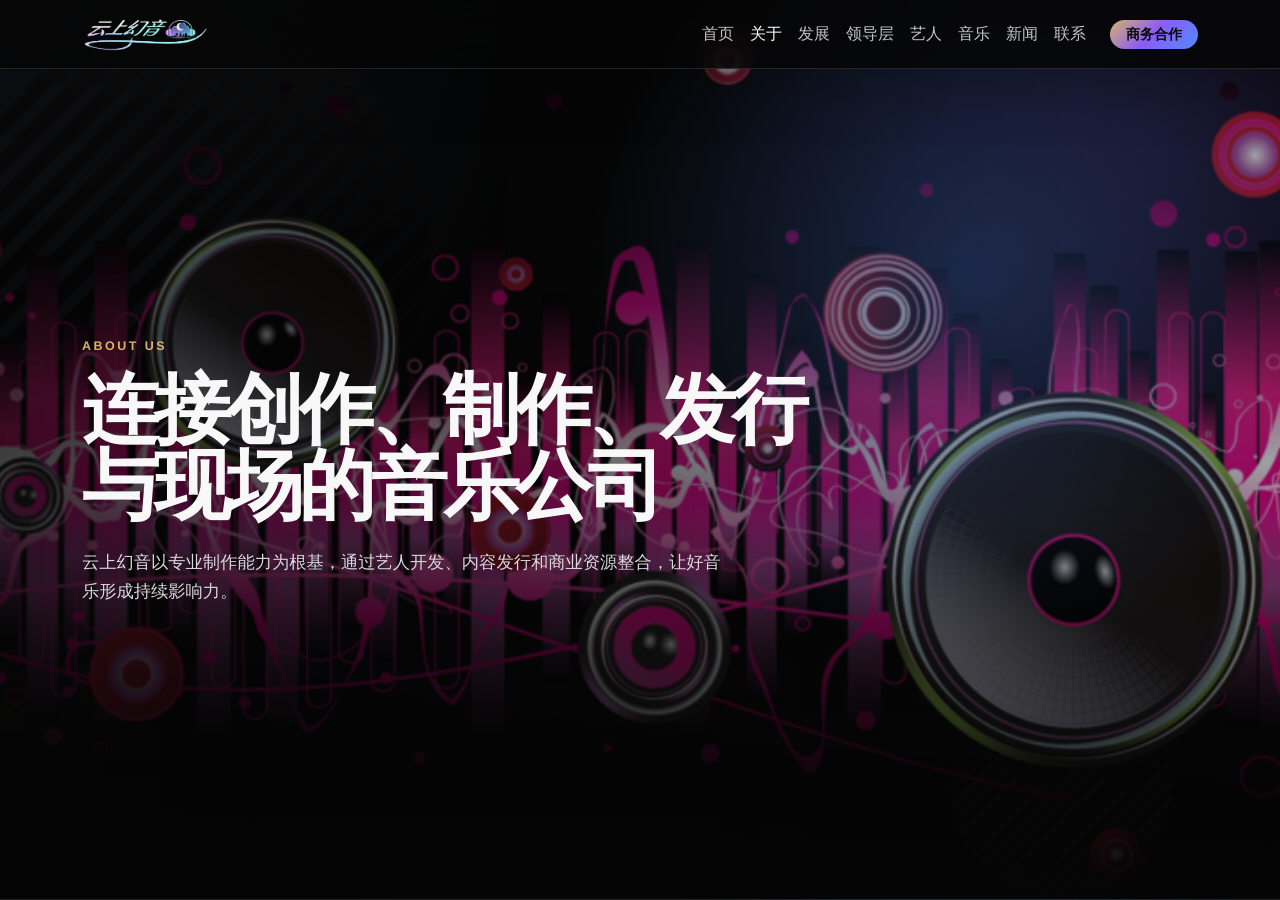
==== commit 7a52e1a5: "Add files via upload" ====
--- a/about.html
+++ b/about.html
@@ -35,7 +35,7 @@
       </div>
     </nav>
 
-    <header class="page-hero" style="background-image: radial-gradient(circle at 76% 30%, rgba(79, 140, 255, 0.24), transparent 24rem), linear-gradient(90deg, rgba(5, 5, 5, 0.76), rgba(5, 5, 5, 0.36)), url('https://trae-api-cn.mchost.guru/api/ide/v1/text_to_image?prompt=premium%20music%20company%20recording%20studio%20background%2C%20modern%20interior%2C%20gold%20and%20blue%20lights%2C%20professional%20corporate%20website%20banner%2C%20realistic%20wide%20photo&image_size=landscape_16_9');">
+    <header class="page-hero" style="background-image: radial-gradient(circle at 76% 30%, rgba(79, 140, 255, 0.24), transparent 24rem), linear-gradient(90deg, rgba(5, 5, 5, 0.76), rgba(5, 5, 5, 0.36)), url('images/downloaded-image.png');">
       <div class="container" data-aos="fade-up">
         <span class="eyebrow">About Us</span>
         <h1>连接创作、制作、发行与现场的音乐公司</h1>
@@ -48,7 +48,7 @@
         <div class="container">
           <div class="row g-4 align-items-center">
             <div class="col-lg-6" data-aos="fade-right">
-              <img class="rounded-5 wide-image w-100" src="images/banners/about-studio.jpg" alt="音乐制作团队">
+              <img class="rounded-5 wide-image w-100" src="images/lcy.jpg" alt="音乐制作团队">
             </div>
             <div class="col-lg-6" data-aos="fade-left">
               <span class="eyebrow">Company Profile</span>
